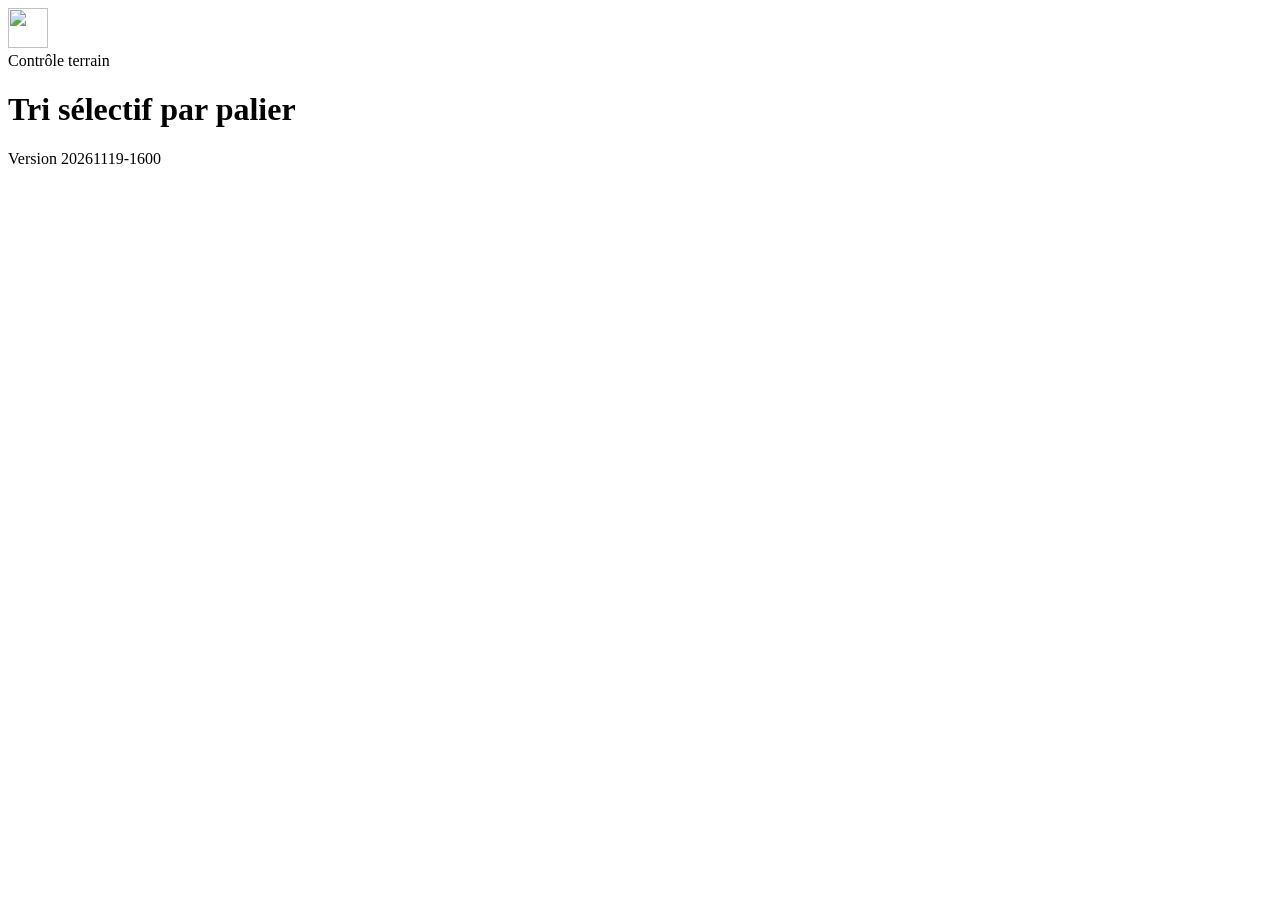
==== index.html @ 8933f02d "Add files via upload" ====
<!DOCTYPE html>
<html lang="fr">
<head>
  <meta charset="utf-8">
  <meta name="viewport" content="width=device-width, initial-scale=1, viewport-fit=cover">
  <meta name="theme-color" content="#1C2321">
  <meta name="description" content="Contrôle du tri sélectif par magasin, palier, étage et type de déchet.">
  <title>Contrôle tri sélectif</title>
  <link rel="icon" href="assets/logo.svg?v=20261119-1600" type="image/svg+xml">
  <link rel="icon" href="assets/favicon-32.png?v=20261119-1600" sizes="32x32" type="image/png">
  <link rel="apple-touch-icon" href="assets/icone-180.png?v=20261119-1600">
  <link rel="manifest" href="manifest.webmanifest?v=20261119-1600">
  <meta name="apple-mobile-web-app-title" content="Tri sélectif">
  <!-- Sécurité : le navigateur n'exécute que les fichiers de l'appli et ne contacte que Supabase -->
  <meta http-equiv="Content-Security-Policy" content="default-src 'self'; script-src 'self'; style-src 'self' 'unsafe-inline'; img-src 'self' data: blob:; connect-src 'self' https://*.supabase.co; frame-src 'self'; object-src 'none'; base-uri 'none'; form-action 'none'">
  <meta name="referrer" content="no-referrer">
  <script src="js/theme.js?v=20261119-1600"></script>
  <link rel="stylesheet" href="css/style.css?v=20261119-1600">
</head>
<body>
  <header class="topbar">
    <img class="topbar-logo" src="assets/logo-marque.svg?v=20261119-1600" alt="" width="40" height="40">
    <div class="topbar-titles">
      <div class="eyebrow" id="hdr-eyebrow">Contrôle terrain</div>
      <h1 id="hdr-title">Tri sélectif par palier</h1>
    </div>
    <div class="topbar-actions" id="hdr-actions"></div>
  </header>

  <main id="app"></main>

  <div class="modal" id="modal" hidden>
    <div class="modal-box">
      <button class="modal-close" id="modal-close" aria-label="Fermer">×</button>
      <div id="modal-body"></div>
    </div>
  </div>

  <div class="toast" id="toast" hidden></div>
  <div class="foot-links" id="foot-links"></div>
  <div class="app-version">Version 20261119-1600</div>

  <script src="js/garde.js?v=20261119-1600"></script>
  <script src="js/config.js?v=20261119-1600"></script>
  <script src="js/xlsx-writer.js?v=20261119-1600"></script>
  <script src="js/app.js?v=20261119-1600"></script>
</body>
</html>
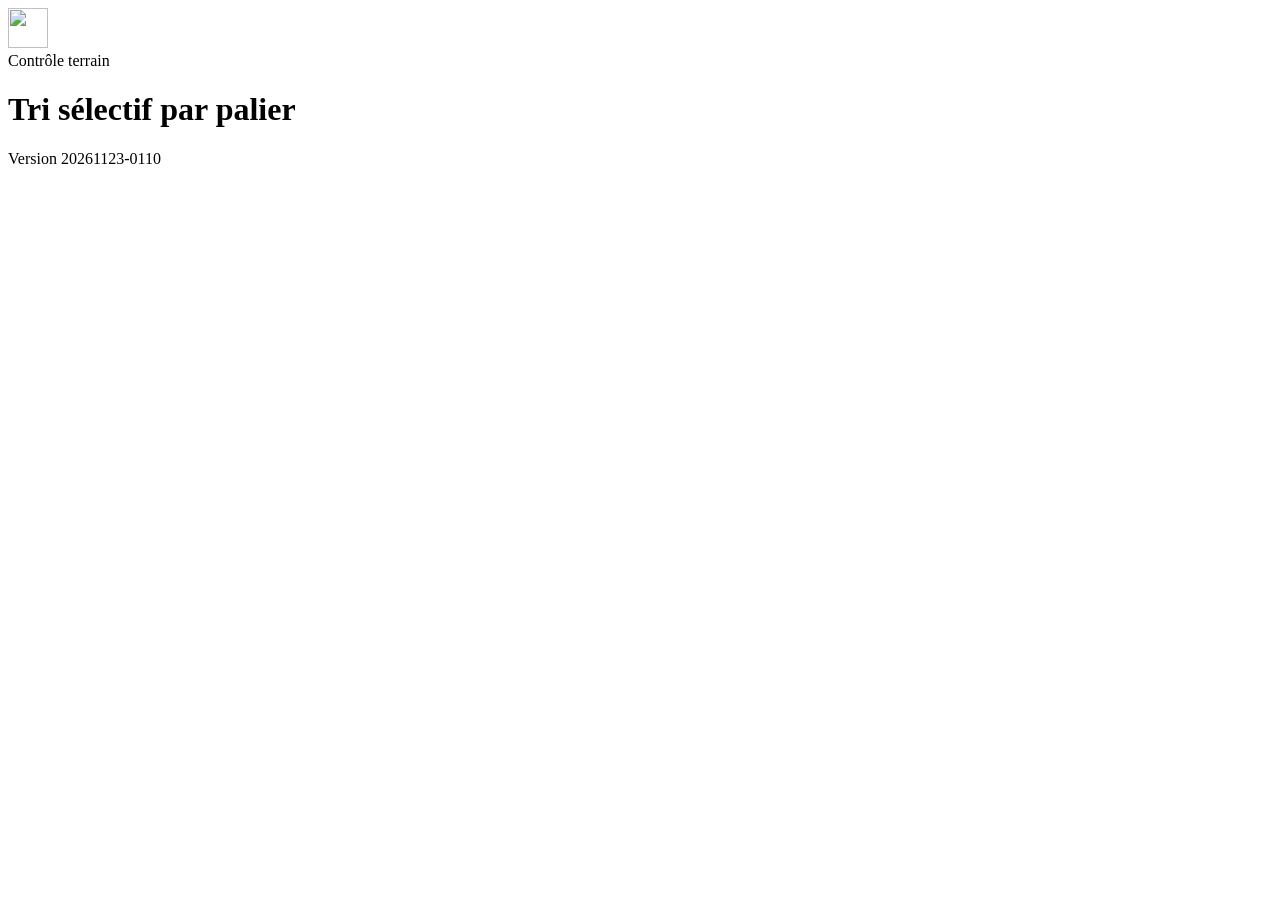
==== commit cc0e703b: "Add files via upload" ====
--- a/index.html
+++ b/index.html
@@ -6,20 +6,20 @@
   <meta name="theme-color" content="#1C2321">
   <meta name="description" content="Contrôle du tri sélectif par magasin, palier, étage et type de déchet.">
   <title>Contrôle tri sélectif</title>
-  <link rel="icon" href="assets/logo.svg?v=20261119-1600" type="image/svg+xml">
-  <link rel="icon" href="assets/favicon-32.png?v=20261119-1600" sizes="32x32" type="image/png">
-  <link rel="apple-touch-icon" href="assets/icone-180.png?v=20261119-1600">
-  <link rel="manifest" href="manifest.webmanifest?v=20261119-1600">
+  <link rel="icon" href="assets/logo.svg?v=20261123-0110" type="image/svg+xml">
+  <link rel="icon" href="assets/favicon-32.png?v=20261123-0110" sizes="32x32" type="image/png">
+  <link rel="apple-touch-icon" href="assets/icone-180.png?v=20261123-0110">
+  <link rel="manifest" href="manifest.webmanifest?v=20261123-0110">
   <meta name="apple-mobile-web-app-title" content="Tri sélectif">
   <!-- Sécurité : le navigateur n'exécute que les fichiers de l'appli et ne contacte que Supabase -->
   <meta http-equiv="Content-Security-Policy" content="default-src 'self'; script-src 'self'; style-src 'self' 'unsafe-inline'; img-src 'self' data: blob:; connect-src 'self' https://*.supabase.co; frame-src 'self'; object-src 'none'; base-uri 'none'; form-action 'none'">
   <meta name="referrer" content="no-referrer">
-  <script src="js/theme.js?v=20261119-1600"></script>
-  <link rel="stylesheet" href="css/style.css?v=20261119-1600">
+  <script src="js/theme.js?v=20261123-0110"></script>
+  <link rel="stylesheet" href="css/style.css?v=20261123-0110">
 </head>
 <body>
   <header class="topbar">
-    <img class="topbar-logo" src="assets/logo-marque.svg?v=20261119-1600" alt="" width="40" height="40">
+    <img class="topbar-logo" src="assets/logo-marque.svg?v=20261123-0110" alt="" width="40" height="40">
     <div class="topbar-titles">
       <div class="eyebrow" id="hdr-eyebrow">Contrôle terrain</div>
       <h1 id="hdr-title">Tri sélectif par palier</h1>
@@ -38,11 +38,11 @@
 
   <div class="toast" id="toast" hidden></div>
   <div class="foot-links" id="foot-links"></div>
-  <div class="app-version">Version 20261119-1600</div>
+  <div class="app-version">Version 20261123-0110</div>
 
-  <script src="js/garde.js?v=20261119-1600"></script>
-  <script src="js/config.js?v=20261119-1600"></script>
-  <script src="js/xlsx-writer.js?v=20261119-1600"></script>
-  <script src="js/app.js?v=20261119-1600"></script>
+  <script src="js/garde.js?v=20261123-0110"></script>
+  <script src="js/config.js?v=20261123-0110"></script>
+  <script src="js/xlsx-writer.js?v=20261123-0110"></script>
+  <script src="js/app.js?v=20261123-0110"></script>
 </body>
 </html>
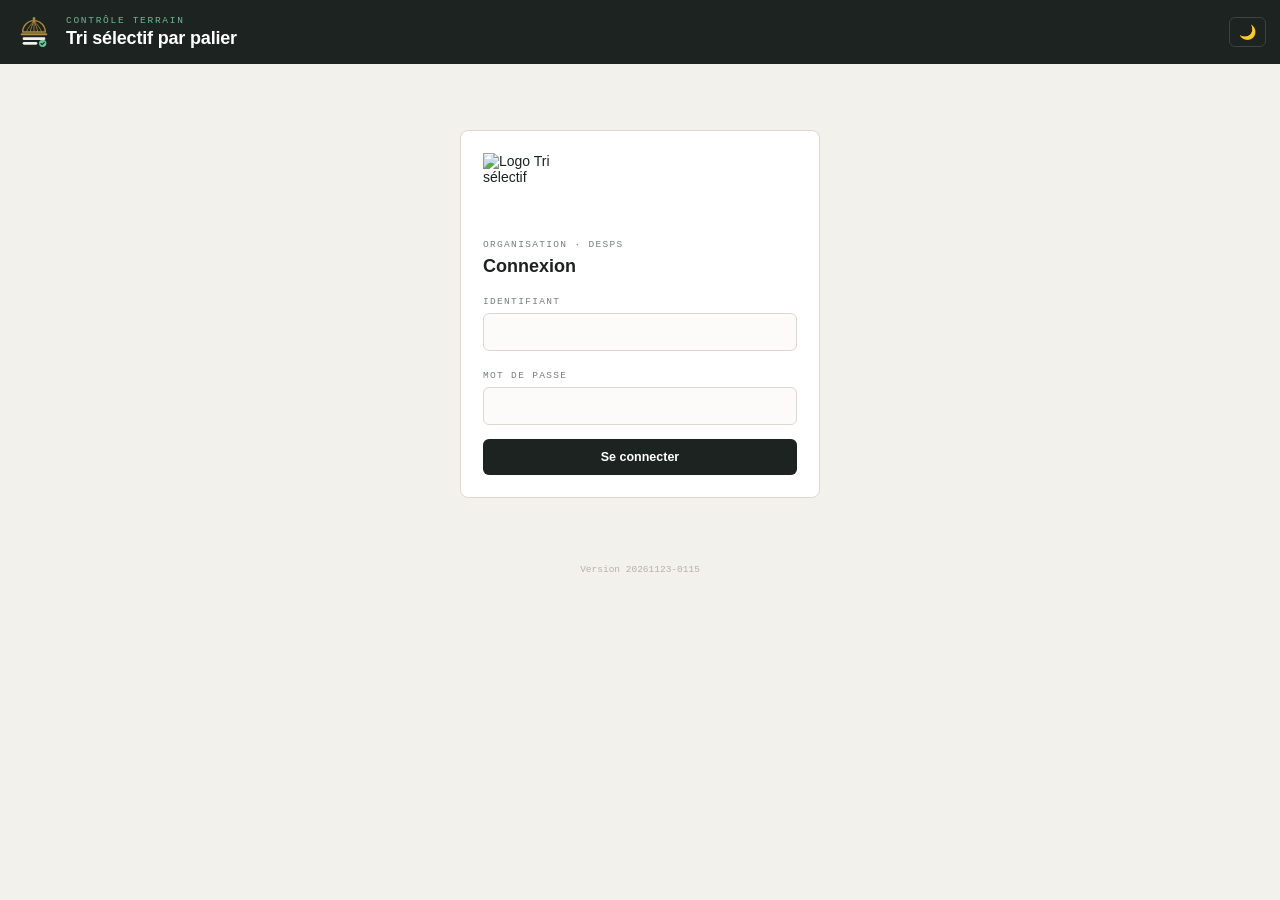
==== commit a57def05: "Add files via upload" ====
--- a/index.html
+++ b/index.html
@@ -6,20 +6,20 @@
   <meta name="theme-color" content="#1C2321">
   <meta name="description" content="Contrôle du tri sélectif par magasin, palier, étage et type de déchet.">
   <title>Contrôle tri sélectif</title>
-  <link rel="icon" href="assets/logo.svg?v=20261123-0110" type="image/svg+xml">
-  <link rel="icon" href="assets/favicon-32.png?v=20261123-0110" sizes="32x32" type="image/png">
-  <link rel="apple-touch-icon" href="assets/icone-180.png?v=20261123-0110">
-  <link rel="manifest" href="manifest.webmanifest?v=20261123-0110">
+  <link rel="icon" href="logo.svg?v=20261123-0115" type="image/svg+xml">
+  <link rel="icon" href="favicon-32.png?v=20261123-0115" sizes="32x32" type="image/png">
+  <link rel="apple-touch-icon" href="icone-180.png?v=20261123-0115">
+  <link rel="manifest" href="manifest.webmanifest?v=20261123-0115">
   <meta name="apple-mobile-web-app-title" content="Tri sélectif">
   <!-- Sécurité : le navigateur n'exécute que les fichiers de l'appli et ne contacte que Supabase -->
   <meta http-equiv="Content-Security-Policy" content="default-src 'self'; script-src 'self'; style-src 'self' 'unsafe-inline'; img-src 'self' data: blob:; connect-src 'self' https://*.supabase.co; frame-src 'self'; object-src 'none'; base-uri 'none'; form-action 'none'">
   <meta name="referrer" content="no-referrer">
-  <script src="js/theme.js?v=20261123-0110"></script>
-  <link rel="stylesheet" href="css/style.css?v=20261123-0110">
+  <script src="theme.js?v=20261123-0115"></script>
+  <link rel="stylesheet" href="style.css?v=20261123-0115">
 </head>
 <body>
   <header class="topbar">
-    <img class="topbar-logo" src="assets/logo-marque.svg?v=20261123-0110" alt="" width="40" height="40">
+    <img class="topbar-logo" src="logo-marque.svg?v=20261123-0115" alt="" width="40" height="40">
     <div class="topbar-titles">
       <div class="eyebrow" id="hdr-eyebrow">Contrôle terrain</div>
       <h1 id="hdr-title">Tri sélectif par palier</h1>
@@ -38,11 +38,11 @@
 
   <div class="toast" id="toast" hidden></div>
   <div class="foot-links" id="foot-links"></div>
-  <div class="app-version">Version 20261123-0110</div>
+  <div class="app-version">Version 20261123-0115</div>
 
-  <script src="js/garde.js?v=20261123-0110"></script>
-  <script src="js/config.js?v=20261123-0110"></script>
-  <script src="js/xlsx-writer.js?v=20261123-0110"></script>
-  <script src="js/app.js?v=20261123-0110"></script>
+  <script src="garde.js?v=20261123-0115"></script>
+  <script src="config.js?v=20261123-0115"></script>
+  <script src="xlsx-writer.js?v=20261123-0115"></script>
+  <script src="app.js?v=20261123-0115"></script>
 </body>
 </html>
--- a/style.css
+++ b/style.css
@@ -0,0 +1,572 @@
+:root {
+  --ink: #1C2321;
+  --bg: #F3F1EC;
+  --card: #FFFFFF;
+  --line: #DCD8CF;
+  --line-soft: #ECE9E2;
+  --muted: #7A7F7C;
+  --sel: #F0EDE6;
+  --green: #2F6B4F;
+  --green-bg: #E5F0E9;
+  --red: #B23A35;
+  --red-bg: #F8E4E2;
+  --amber: #A87A1C;
+  --na-bg: #F1ECE2;
+  --na: #7C6A4A;
+  --accent: #6FB79A;
+  --on-ink: #FFFFFF;          /* texte posé sur un fond "encre" */
+  --head-bg: #1C2321;         /* barre du haut (sombre dans les deux modes) */
+  --field: #FCFBF9;           /* fond des champs de saisie */
+  --hover: #FAF8F4;
+  --soft: #F6F4F0;
+  --faint: #B5B1A8;
+  --line-strong: #A9A59C;
+  --warn-bg: #FBF4E4;
+  --warn-line: #E8D3A0;
+  --warn-fg: #7A5A12;
+  --bar-amber: #C9A048;
+  --cell-g: #EFF6F1;
+  --cell-r: #FBEDEB;
+  --blue: #2C5A8C;
+  --blue-bg: #E4ECF6;
+  --stat-n: #6A6A64;
+  --shadow: rgba(0, 0, 0, .12);
+  color-scheme: light;
+  --mono: ui-monospace, "SFMono-Regular", Menlo, Consolas, "Liberation Mono", monospace;
+  --sans: -apple-system, BlinkMacSystemFont, "Segoe UI", Roboto, "Helvetica Neue", Arial, sans-serif;
+  --radius: 8px;
+}
+
+* { box-sizing: border-box; }
+html, body { margin: 0; }
+body {
+  background: var(--bg);
+  color: var(--ink);
+  font-family: var(--sans);
+  font-size: 14px;
+  -webkit-font-smoothing: antialiased;
+  min-height: 100vh;
+}
+button, input, select { font: inherit; color: inherit; }
+button { cursor: pointer; }
+[hidden] { display: none !important; }
+
+/* ---------- Barre du haut ---------- */
+.topbar {
+  background: var(--head-bg);
+  color: #fff;
+  display: flex;
+  align-items: center;
+  justify-content: space-between;
+  gap: 12px;
+  padding: 12px 14px;
+  padding-top: max(12px, env(safe-area-inset-top));
+  position: sticky;
+  top: 0;
+  z-index: 20;
+}
+.eyebrow {
+  font-family: var(--mono);
+  font-size: 9.5px;
+  letter-spacing: .18em;
+  text-transform: uppercase;
+  color: var(--accent);
+}
+.topbar h1 { margin: 2px 0 0; font-size: 18px; font-weight: 600; letter-spacing: -.01em; }
+.topbar-actions { display: flex; gap: 8px; align-items: stretch; }
+.hbtn {
+  background: transparent;
+  border: 1px solid #3A4441;
+  color: #fff;
+  border-radius: 6px;
+  padding: 6px 10px;
+  font-size: 11.5px;
+  font-weight: 600;
+  display: inline-flex; align-items: center; gap: 4px;
+}
+.hbtn:hover { background: #26302D; }
+.huser { text-align: right; line-height: 1.25; }
+.huser small { display: block; font-size: 10.5px; color: #AEB5B2; font-weight: 400; }
+
+/* ---------- Mise en page ---------- */
+main { max-width: 540px; margin: 0 auto; padding: 16px 14px 60px; }
+main.wide { max-width: 680px; }
+
+.label {
+  font-family: var(--mono);
+  font-size: 9.5px;
+  letter-spacing: .14em;
+  text-transform: uppercase;
+  color: var(--muted);
+}
+.row { display: flex; gap: 8px; flex-wrap: wrap; align-items: center; }
+.between { justify-content: space-between; }
+.mt { margin-top: 12px; } .mt2 { margin-top: 20px; }
+
+/* ---------- Cartes magasins ---------- */
+.stores { display: grid; grid-template-columns: 1fr 1fr; gap: 8px; }
+.store {
+  text-align: left;
+  background: var(--card);
+  border: 1px solid var(--line);
+  border-radius: var(--radius);
+  padding: 14px 10px;
+  min-height: 58px;
+}
+.store b { font-size: 13px; font-weight: 600; display: block; }
+.store .meta { font-family: var(--mono); font-size: 10px; color: var(--muted); margin-top: 3px; }
+.store.on { background: var(--sel); border-color: var(--ink); }
+.store.full .meta { color: var(--green); }
+
+/* ---------- Pastilles (paliers, filtres) ---------- */
+.pill {
+  background: var(--card);
+  border: 1px solid var(--line);
+  border-radius: 7px;
+  padding: 7px 11px;
+  font-size: 12px;
+  font-weight: 500;
+}
+.pill.on { background: var(--sel); border-color: var(--ink); }
+.pill.round { border-radius: 999px; }
+.pill.dark.on { background: var(--ink); color: var(--on-ink); border-color: var(--ink); }
+.pill:disabled { opacity: .45; cursor: default; }
+
+.linkbtn { background: none; border: 0; color: var(--muted); font-size: 11px; padding: 0; }
+.linkbtn:hover { color: var(--ink); text-decoration: underline; }
+
+/* ---------- Bande des étages ---------- */
+.floors {
+  display: flex;
+  gap: 5px;
+  overflow-x: auto;
+  padding-bottom: 8px;
+  scroll-snap-type: x proximity;
+}
+.floor {
+  flex: 0 0 60px;
+  background: var(--card);
+  border: 1px solid var(--line);
+  border-radius: 7px;
+  padding: 8px 4px;
+  text-align: center;
+  scroll-snap-align: start;
+}
+.floor b { display: block; font-family: var(--mono); font-size: 10.5px; font-weight: 700; white-space: nowrap; }
+.floor span { font-family: var(--mono); font-size: 9.5px; color: var(--muted); }
+.floor.on { background: var(--sel); border-color: var(--ink); }
+.floor.done { border-color: var(--green); }
+.floor.done span { color: var(--green); font-weight: 700; }
+.floor.bad span { color: var(--red); font-weight: 700; }
+
+/* ---------- Carte de contrôle ---------- */
+.card {
+  background: var(--card);
+  border: 1px solid var(--line);
+  border-radius: var(--radius);
+}
+.card-head {
+  display: flex; justify-content: space-between; align-items: center;
+  padding: 14px 12px;
+  border-bottom: 1px solid var(--line-soft);
+}
+.card-head h2 { margin: 0; font-family: var(--mono); font-size: 14px; font-weight: 700; }
+.card-head .count { font-size: 11px; color: var(--muted); }
+.item { padding: 14px 12px 12px; border-bottom: 1px solid var(--line-soft); margin: 0 0; }
+.item:last-of-type { border-bottom: 0; }
+.item-name { font-size: 13px; margin-bottom: 8px; }
+.choices { display: flex; gap: 5px; flex-wrap: wrap; }
+.choice {
+  background: var(--card);
+  border: 1px solid var(--line);
+  border-radius: 6px;
+  padding: 7px 9px;
+  font-size: 11.5px;
+  display: inline-flex; gap: 5px; align-items: center;
+}
+.choice i { font-style: normal; color: var(--muted); }
+.choice.bien.on { background: var(--green-bg); border-color: var(--green); color: var(--green); font-weight: 600; }
+.choice.mal.on  { background: var(--red-bg);   border-color: var(--red);   color: var(--red);   font-weight: 600; }
+.choice.na.on   { background: var(--na-bg);    border-color: var(--na);    color: var(--na);    font-weight: 600; }
+.choice.on i { color: inherit; }
+
+.mal-extra { margin-top: 9px; display: grid; gap: 7px; }
+.mal-extra input[type=text] {
+  width: 100%;
+  border: 1px solid var(--line);
+  border-radius: 6px;
+  padding: 8px 9px;
+  font-size: 12.5px;
+  background: var(--field);
+}
+.photo-row { display: flex; gap: 8px; align-items: center; }
+.photo-row img { width: 46px; height: 46px; object-fit: cover; border-radius: 5px; border: 1px solid var(--line); }
+.photo-btn {
+  border: 1px dashed var(--line); border-radius: 6px; background: var(--field);
+  padding: 7px 10px; font-size: 11.5px; color: var(--muted);
+}
+
+.send-wrap { padding: 12px; border-top: 1px solid var(--line-soft); }
+.btn-dark {
+  width: 100%;
+  background: var(--ink); color: var(--on-ink); border: 0; border-radius: 6px;
+  padding: 11px; font-size: 12.5px; font-weight: 600;
+}
+.btn-dark:disabled { opacity: .45; cursor: default; }
+.btn {
+  background: var(--card); border: 1px solid var(--line); border-radius: 6px;
+  padding: 7px 10px; font-size: 11.5px; font-weight: 500;
+  display: inline-flex; align-items: center; gap: 5px;
+}
+.btn:hover, .pill:hover:not(:disabled), .choice:hover, .floor:hover, .store:hover { border-color: var(--line-strong); }
+
+/* ---------- Suivi : filtres ---------- */
+.filters select, .filters input[type=date], .filters input[type=search] {
+  background: var(--card); border: 1px solid var(--line); border-radius: 6px;
+  padding: 7px 9px; font-size: 11.5px; min-width: 0;
+}
+.filters select { min-width: 86px; }
+.filters .dt { display: inline-flex; align-items: center; gap: 4px; font-size: 10px; color: var(--muted); }
+.filters input[type=search] { width: 150px; }
+
+.stats { display: flex; gap: 7px; flex-wrap: wrap; }
+.stat {
+  background: var(--card); border: 1px solid var(--line); border-radius: 7px;
+  padding: 9px 11px; min-width: 66px;
+}
+.stat b { display: block; font-family: var(--mono); font-size: 15px; font-weight: 700; }
+.stat span { font-size: 9.5px; color: var(--muted); }
+.stat.g b { color: var(--green); } .stat.r b { color: var(--red); }
+.stat.n b { color: var(--stat-n); } .stat.a b { color: var(--amber); }
+
+.rec { margin-top: 10px; }
+.rec-head {
+  display: flex; justify-content: space-between; align-items: center; gap: 8px;
+  padding: 11px 11px; border-bottom: 1px solid var(--line-soft);
+}
+.rec-head b { font-size: 12.5px; font-weight: 500; }
+.rec-head small { font-family: var(--mono); font-size: 9.5px; color: var(--muted); white-space: nowrap; }
+.rec-line {
+  display: flex; justify-content: space-between; align-items: center; gap: 8px;
+  padding: 7px 11px; border-bottom: 1px solid var(--line-soft); font-size: 11.5px;
+}
+.rec-line:last-child { border-bottom: 0; }
+.rec-line .cm { color: var(--muted); font-size: 11px; margin-top: 3px; }
+.tag {
+  font-size: 9.5px; font-weight: 700; padding: 3px 6px; border-radius: 4px; white-space: nowrap;
+}
+.tag.bien { background: var(--green-bg); color: var(--green); }
+.tag.mal  { background: var(--red-bg);   color: var(--red); }
+.tag.na   { background: var(--na-bg);    color: var(--na); }
+.tag-photo { border: 1px solid var(--line); background: var(--soft); border-radius: 4px; font-size: 9.5px; font-weight: 600; padding: 3px 6px; }
+
+.empty { text-align: center; color: var(--muted); padding: 30px 10px; font-size: 13px; }
+
+/* ---------- Analyse par étage ---------- */
+#ana-detail { scroll-margin-top: 80px; }
+.detail-head { display: flex; justify-content: space-between; align-items: flex-start; gap: 12px; padding: 14px 12px 12px; }
+.detail-head h2 { margin: 3px 0 4px; font-family: var(--mono); font-size: 18px; }
+.big-rate { text-align: right; }
+.big-rate b { display: block; font-family: var(--mono); font-size: 30px; line-height: 1; }
+.big-rate span { font-size: 9.5px; color: var(--muted); }
+.big-rate.g b, .rate.g { color: var(--green); }
+.big-rate.a b, .rate.a { color: var(--amber); }
+.big-rate.r b, .rate.r { color: var(--red); }
+.big-rate.none b, .rate.none { color: var(--faint); }
+.cats { border-top: 1px solid var(--line-soft); }
+.cat { padding: 10px 12px; border-bottom: 1px solid var(--line-soft); }
+.cat:last-child { border-bottom: 0; }
+.cat-top { display: flex; justify-content: space-between; font-size: 13px; }
+.cat-top b { font-family: var(--mono); font-size: 13px; }
+.bar { height: 7px; background: var(--red-bg); border-radius: 4px; overflow: hidden; margin: 6px 0 5px; }
+.bar span { display: block; height: 100%; border-radius: 4px; }
+.bar span.g { background: var(--green); } .bar span.a { background: var(--bar-amber); } .bar span.r { background: var(--red); }
+.cat-n { font-size: 10.5px; color: var(--muted); }
+.cat-n .g { color: var(--green); } .cat-n .r { color: var(--red); }
+.mal-list { border-top: 1px solid var(--line-soft); padding: 10px 12px 6px; }
+
+.matrix-wrap { overflow-x: auto; }
+.matrix { border-collapse: collapse; width: 100%; font-size: 11.5px; }
+.matrix th, .matrix td { padding: 7px 6px; text-align: center; border-bottom: 1px solid var(--line-soft); }
+.matrix thead th { font-size: 9.5px; font-weight: 600; color: var(--muted); vertical-align: bottom; line-height: 1.2; min-width: 58px; }
+.matrix tbody th, .matrix tfoot th { text-align: left; font-family: var(--mono); font-size: 10.5px; white-space: nowrap; position: sticky; left: 0; background: var(--card); }
+.matrix thead th:first-child { text-align: left; position: sticky; left: 0; background: var(--card); }
+.matrix tbody tr { cursor: pointer; }
+.matrix tbody tr:hover th, .matrix tbody tr:hover td { background: var(--hover); }
+.matrix tr.sel th, .matrix tr.sel td { background: var(--sel) !important; }
+.matrix tr.sel th { box-shadow: inset 3px 0 0 var(--ink); }
+.matrix tfoot th, .matrix tfoot td { border-top: 1.5px solid var(--line); border-bottom: 0; font-weight: 700; }
+.cell { font-family: var(--mono); font-weight: 600; }
+.cell.g { color: var(--green); background: var(--cell-g); }
+.cell.a { color: var(--amber); background: var(--warn-bg); }
+.cell.r { color: var(--red); background: var(--cell-r); }
+.cell.none { color: var(--faint); font-weight: 400; }
+.cell.tot { border-left: 1.5px solid var(--line); }
+.nb { font-family: var(--mono); color: var(--muted); font-size: 10.5px; }
+.sw { display: inline-block; width: 9px; height: 9px; border-radius: 2px; margin-right: 4px; vertical-align: -1px; }
+.sw.g { background: var(--green); } .sw.a { background: var(--bar-amber); } .sw.r { background: var(--red); }
+
+/* ---------- Tableau de bord ---------- */
+.kpis { display: grid; grid-template-columns: repeat(auto-fill, minmax(150px, 1fr)); gap: 8px; }
+.kpi { background: var(--card); border: 1px solid var(--line); border-radius: var(--radius); padding: 10px 11px; text-align: left; width: 100%; display: block; }
+.kpi:hover { border-color: var(--line-strong); }
+.kpi.off { background: transparent; border-style: dashed; }
+.kpi.off > *:not(.kpi-check) { opacity: .45; }
+.kpi-check { display: block; margin-top: 6px; font-size: 10px; font-weight: 600; color: var(--ink); }
+.kpi.off .kpi-check { color: var(--muted); }
+.chooser { padding: 4px 12px 2px; display: grid; gap: 8px; }
+.chips { display: flex; gap: 6px; flex-wrap: wrap; }
+.chip { display: inline-flex; align-items: stretch; border: 1px solid var(--line); border-radius: 7px; overflow: hidden; background: var(--card); }
+.chip.on { border-color: var(--ink); }
+.chip-main { display: inline-flex; align-items: center; gap: 7px; background: none; border: 0; padding: 6px 10px; font-size: 12px; font-weight: 500; }
+.chip:not(.on) .chip-main { color: var(--muted); }
+.chip:not(.on) .lkey { opacity: .4; }
+.chip .box { width: 14px; height: 14px; border: 1.5px solid var(--line-strong); border-radius: 3px; display: inline-flex; align-items: center; justify-content: center; font-size: 10px; font-weight: 700; line-height: 1; }
+.chip.on .box { background: var(--ink); border-color: var(--ink); color: var(--on-ink); }
+.chip-solo { border: 0; border-left: 1px solid var(--line-soft); background: var(--soft); font-size: 10px; color: var(--muted); padding: 0 8px; }
+.chip-solo:hover { color: var(--ink); background: var(--sel); }
+.kpi-name { font-size: 11.5px; font-weight: 600; display: flex; align-items: center; gap: 6px; }
+.kpi > b { display: block; font-family: var(--mono); font-size: 24px; margin: 4px 0 2px; }
+.kpi-sub { font-size: 10px; color: var(--muted); margin-top: 4px; border-top: 1px solid var(--line-soft); padding-top: 4px; }
+.key { display: inline-block; width: 12px; height: 3px; border-radius: 2px; flex: none; }
+.delta { font-size: 10.5px; font-weight: 600; }
+.kpi > b small { font-size: 11px; color: var(--muted); font-weight: 500; }
+.delta.up { color: var(--green); } .delta.down { color: var(--red); } .delta.flat { color: var(--muted); font-weight: 500; }
+.legend-row { display: flex; gap: 6px; flex-wrap: wrap; padding: 4px 12px 0; }
+.lg { display: inline-flex; align-items: center; gap: 6px; background: none; border: 1px solid var(--line-soft); border-radius: 999px; padding: 4px 10px; font-size: 11.5px; }
+.lg.off { opacity: .4; text-decoration: line-through; }
+.lkey { display: inline-block; width: 14px; height: 2px; border-radius: 1px; flex: none; }
+.chart { position: relative; padding: 4px 4px 8px; }
+.chart svg { display: block; touch-action: pan-y; }
+.chart .ax { font-family: var(--mono); font-size: 9.5px; fill: var(--muted); }
+.chart .ax.faint { fill: var(--faint); }
+.chart .dl { font-size: 11px; fill: var(--ink); }
+.chart .dlv { font-family: var(--mono); font-weight: 700; }
+.tip {
+  position: absolute; pointer-events: none; background: var(--card); border: 1px solid var(--line); border-radius: 7px;
+  box-shadow: 0 6px 18px rgba(0,0,0,.1); padding: 8px 10px; font-size: 11.5px; min-width: 170px; z-index: 5;
+}
+.tip-h { font-family: var(--mono); font-size: 10px; color: var(--muted); margin-bottom: 5px; }
+.tip-r { display: flex; align-items: center; gap: 7px; padding: 2px 0; }
+.tip-r b { font-family: var(--mono); min-width: 34px; }
+.tip-r .tn { color: var(--muted); flex: 1; }
+.weekly td i { font-style: normal; font-size: 8px; margin-left: 2px; }
+.weekly i.up { color: var(--green); } .weekly i.down { color: var(--red); } .weekly i.flat { color: var(--muted); }
+.weekly tbody tr { cursor: default; }
+.weekly tbody th { display: table-cell; }
+.weekly tbody th .key { margin-right: 6px; vertical-align: 2px; }
+.weekly tr.all th, .weekly tr.all td { border-top: 1.5px solid var(--line); font-weight: 700; }
+
+/* ---------- Supervision ---------- */
+.chip-org {
+  display: inline-block; background: var(--green-bg); color: var(--green); border-radius: 5px;
+  padding: 4px 7px; font-size: 10px; font-weight: 600;
+}
+.org-box { background: var(--sel); border: 1px solid var(--line); border-radius: 6px; padding: 7px 10px; font-size: 11.5px; font-weight: 600; }
+.month-nav { display: flex; align-items: center; gap: 10px; }
+.month-nav strong { min-width: 130px; text-align: center; font-size: 13px; }
+.calendar { padding: 12px 8px 10px; }
+.cal-grid { display: grid; grid-template-columns: repeat(7, 1fr); gap: 4px; }
+.cal-dow { text-align: center; font-family: var(--mono); font-size: 9px; color: var(--blue); padding-bottom: 6px; }
+.cal-day {
+  aspect-ratio: 1 / 1; border: 1px solid var(--line); border-radius: 6px; background: var(--card);
+  display: flex; flex-direction: column; justify-content: space-between; padding: 6px; text-align: left;
+}
+.cal-day.blank { border: 0; background: none; }
+.cal-day.today { border: 1.5px solid var(--ink); }
+.cal-day .n { font-family: var(--mono); font-size: 9.5px; font-weight: 700; }
+/* Prénoms : cachés, affichés dans une bulle seulement au survol de la souris */
+.cal-day { position: relative; }
+.whos { display: none; }
+@media (hover: hover) {
+  .cal-day:hover { z-index: 5; }
+  .cal-day:hover .whos {
+    display: flex; flex-direction: column; gap: 3px; position: absolute; top: calc(100% + 4px); left: 50%; transform: translateX(-50%);
+    background: var(--ink); color: var(--on-ink); border-radius: 6px; padding: 7px 9px; min-width: 120px; max-width: 220px;
+    box-shadow: 0 6px 18px rgba(0,0,0,.25); pointer-events: none; white-space: normal;
+  }
+  .cal-grid > .cal-day:nth-child(7n) .whos, .cal-grid > .cal-day:nth-child(7n-1) .whos { left: auto; right: 0; transform: none; }
+  .cal-grid > .cal-day:nth-child(7n+1) .whos { left: 0; transform: none; }
+}
+.who { font-size: 11px; line-height: 1.35; }
+.who i { font-style: normal; font-family: var(--mono); font-size: 9px; opacity: .7; margin-right: 4px; }
+.who b { font-weight: 600; }
+.dots { display: flex; gap: 5px; justify-content: center; }
+.dot { width: 9px; height: 9px; border-radius: 50%; border: 1px solid var(--faint); }
+.dot.ok { background: var(--green); border-color: var(--green); }
+.dot.ko { background: var(--red); border-color: var(--red); }
+.legend { display: flex; gap: 12px; flex-wrap: wrap; font-size: 9.5px; color: var(--muted); padding: 10px 2px 0; align-items: center; }
+.legend .dot { width: 8px; height: 8px; display: inline-block; vertical-align: -1px; margin-right: 3px; }
+.legend .hint { color: var(--amber); }
+
+/* ---------- Connexion ---------- */
+.login { max-width: 360px; margin: 50px auto 0; padding: 22px; }
+.login h2 { margin: 6px 0 14px; font-size: 18px; }
+.login input {
+  width: 100%; border: 1px solid var(--line); border-radius: 6px; padding: 10px; font-size: 14px; margin: 6px 0 14px;
+  background: var(--field);
+}
+.login p { color: var(--muted); font-size: 12px; line-height: 1.5; }
+
+/* ---------- Modale & toast ---------- */
+.modal {
+  position: fixed; inset: 0; background: rgba(20, 24, 23, .6); z-index: 50;
+  display: flex; align-items: center; justify-content: center; padding: 16px;
+}
+.modal-box { background: var(--card); border-radius: 10px; padding: 16px; max-width: 92vw; max-height: 90vh; overflow: auto; position: relative; }
+.modal-box img { max-width: 80vw; max-height: 75vh; display: block; border-radius: 6px; }
+.modal-close { position: absolute; top: 4px; right: 8px; border: 0; background: none; font-size: 22px; color: var(--muted); }
+.toast {
+  position: fixed; left: 50%; bottom: 22px; transform: translateX(-50%);
+  background: var(--ink); color: var(--on-ink); padding: 10px 16px; border-radius: 8px; font-size: 13px; z-index: 60;
+  box-shadow: 0 6px 20px rgba(0,0,0,.2);
+}
+
+@media (min-width: 900px) {
+  .floor { flex-basis: 60px; }
+}
+@media (max-width: 420px) {
+  .topbar h1 { font-size: 16px; }
+  .cal-day { padding: 4px 3px; }
+  .dot { width: 7px; height: 7px; }
+}
+
+/* Fiche poubelle + sélection d'une catégorie */
+.focus { scroll-margin-top: 80px; border-color: var(--ink); }
+.cat { cursor: pointer; }
+.cat:hover { background: var(--hover); }
+.cat-sel { background: var(--sel); box-shadow: inset 3px 0 0 var(--ink); }
+
+/* Connexion & comptes */
+.login-err { background: var(--red-bg); color: var(--red); border-radius: 6px; padding: 8px 10px; font-size: 12.5px; margin: -4px 0 12px; }
+.acc th { font-family: var(--sans) !important; font-size: 12px !important; }
+.acc td, .acc th { text-align: left !important; }
+.acc tbody tr { cursor: default; }
+.role-tag { font-size: 10px; font-weight: 700; padding: 3px 7px; border-radius: 4px; background: var(--na-bg); color: var(--na); }
+.role-tag.admin { background: var(--ink); color: var(--on-ink); }
+.role-tag.superviseur { background: var(--blue-bg); color: var(--blue); }
+.linkbtn.danger:hover { color: var(--red); }
+.acc-form { padding: 14px 12px; }
+.acc-grid { display: grid; grid-template-columns: repeat(auto-fill, minmax(190px, 1fr)); gap: 10px; margin-top: 10px; }
+.acc-grid label { display: grid; gap: 4px; font-size: 11px; color: var(--muted); }
+.acc-grid input, .acc-grid select { border: 1px solid var(--line); border-radius: 6px; padding: 8px 9px; font-size: 13px; background: var(--field); color: var(--ink); }
+.acc-grid input[readonly] { background: var(--sel); }
+.hint { font-size: 11px; color: var(--muted); line-height: 1.5; margin: 10px 0 0; }
+.steps { margin: 0 0 10px; padding-left: 18px; font-size: 12.5px; line-height: 1.7; }
+.steps code, .hint code { font-family: var(--mono); font-size: 11px; background: var(--sel); padding: 1px 4px; border-radius: 3px; }
+#acc-code { white-space: pre; overflow-x: auto; width: 100%; font-family: var(--mono); font-size: 11px; border: 1px solid var(--line); border-radius: 6px; padding: 9px; background: var(--soft); resize: vertical; }
+.floor em { display: block; font-style: normal; font-family: var(--mono); font-size: 8.5px; color: var(--green); margin-top: 2px; }
+.note-item textarea {
+  width: 100%; border: 1px solid var(--line); border-radius: 6px; padding: 8px 9px;
+  font: inherit; font-size: 12.5px; background: var(--field); resize: vertical; min-height: 44px;
+}
+.note-item label.item-name { display: block; }
+.note-line { background: var(--hover); }
+.note-floor { display: grid; grid-template-columns: 92px 1fr; gap: 10px; padding: 9px 12px; border-bottom: 1px solid var(--line-soft); align-items: start; }
+.note-floor:last-child { border-bottom: 0; }
+.note-floor-name { font-family: var(--mono); font-size: 10.5px; font-weight: 700; padding-top: 1px; }
+.note-count { display: inline-block; background: var(--ink); color: var(--on-ink); border-radius: 8px; font-size: 9px; padding: 0 5px; margin-left: 3px; }
+.note-floor-list { display: grid; gap: 6px; }
+.note-entry { display: flex; justify-content: space-between; gap: 10px; font-size: 12px; }
+.note-entry small { font-family: var(--mono); font-size: 9.5px; color: var(--muted); white-space: nowrap; }
+.note-none { font-size: 11px; color: var(--faint); }
+@media (max-width: 480px) { .note-entry { flex-direction: column; gap: 2px; } }
+.note-line { background: none; }
+.note-text { text-align: right; max-width: 70%; font-size: 11.5px; color: var(--ink); background: var(--soft); border: 1px solid var(--line-soft); border-radius: 4px; padding: 3px 7px; white-space: pre-wrap; }
+.thumb { display: flex; align-items: flex-end; gap: 8px; margin-top: 6px; padding: 0; border: 0; background: none; text-align: left; }
+.thumb img { width: 120px; height: 90px; object-fit: cover; border-radius: 6px; border: 1px solid var(--line); display: block; }
+.thumb span { font-size: 10px; color: var(--muted); }
+.thumb:hover img { border-color: var(--ink); }
+.app-version { text-align: center; font-family: var(--mono); font-size: 9.5px; color: var(--faint); padding: 0 0 18px; }
+.pending { background: var(--warn-bg); border: 1px solid var(--warn-line); color: var(--warn-fg); border-radius: 6px; padding: 8px 10px; font-size: 12px; margin-bottom: 10px; display: flex; align-items: center; gap: 6px; flex-wrap: wrap; }
+.pending .linkbtn { color: var(--warn-fg); text-decoration: underline; margin-left: auto; }
+
+/* Écran de chargement */
+.loading { position: fixed; inset: 0; z-index: 80; background: rgba(28, 35, 33, .55); display: flex; align-items: center; justify-content: center; padding: 20px; }
+.loading-box { background: var(--card); border-radius: 12px; padding: 22px 24px; width: min(340px, 92vw); text-align: center; display: grid; gap: 10px; justify-items: center; box-shadow: 0 10px 30px rgba(0,0,0,.25); }
+.loading-title { font-size: 15px; }
+.loading-sub { font-family: var(--mono); font-size: 12px; color: var(--muted); }
+.loading-bar { width: 100%; height: 6px; background: var(--line-soft); border-radius: 3px; overflow: hidden; }
+.loading-bar span { display: block; height: 100%; background: var(--green); transition: width .25s; }
+.loading-box small { font-size: 10.5px; color: var(--muted); }
+.spinner { width: 34px; height: 34px; border: 3px solid var(--line-soft); border-top-color: var(--ink); border-radius: 50%; animation: spin .8s linear infinite; }
+@keyframes spin { to { transform: rotate(360deg); } }
+.foot-links { text-align: center; padding: 0 0 6px; }
+.wipe-form { display: grid; gap: 8px; max-width: 340px; }
+.wipe-form p { font-size: 12px; color: var(--muted); margin: 0; }
+.wipe-form input { border: 1px solid var(--line); border-radius: 6px; padding: 9px; font-size: 14px; }
+
+/* Photos de la zone « Autre » */
+.note-photos { display: flex; flex-wrap: wrap; gap: 8px; align-items: center; margin-top: 8px; }
+.np { position: relative; }
+.np img { width: 64px; height: 64px; object-fit: cover; border-radius: 6px; border: 1px solid var(--line); display: block; cursor: zoom-in; }
+.np-del { position: absolute; top: -7px; right: -7px; width: 22px; height: 22px; border-radius: 50%; border: 0; background: var(--ink); color: var(--on-ink); font-size: 14px; line-height: 22px; padding: 0; }
+.photo-btn small { color: var(--line-strong); }
+.autre-thumbs { display: flex; flex-wrap: wrap; gap: 6px; margin-top: 6px; }
+.autre-thumbs .thumb { margin-top: 0; }
+.autre-thumbs .thumb img { width: 90px; height: 68px; }
+.thumbs { display: flex; flex-wrap: wrap; gap: 6px; margin-top: 6px; }
+.thumbs .thumb { margin-top: 0; }
+.thumbs .thumb img { width: 100px; height: 75px; }
+
+
+/* ---------- Mode sombre ---------- */
+html[data-theme="dark"] {
+  color-scheme: dark;
+  --ink: #E8E6E1;
+  --on-ink: #121615;
+  --bg: #121615;
+  --card: #1B2120;
+  --line: #343C3A;
+  --line-soft: #262D2B;
+  --muted: #9AA19E;
+  --sel: #26302D;
+  --green: #6CC79A;
+  --green-bg: #1C3328;
+  --red: #EE8A82;
+  --red-bg: #3C2422;
+  --amber: #E0B25A;
+  --na-bg: #2F2A22;
+  --na: #CDB894;
+  --accent: #7CC3A6;
+  --head-bg: #0B0F0E;
+  --field: #151A19;
+  --hover: #222927;
+  --soft: #232A28;
+  --faint: #66706C;
+  --line-strong: #59625F;
+  --warn-bg: #362C14;
+  --warn-line: #6B5522;
+  --warn-fg: #EBCB80;
+  --bar-amber: #C9A048;
+  --cell-g: #1D3529;
+  --cell-r: #3A2422;
+  --blue: #8DB6E6;
+  --blue-bg: #1E2C3D;
+  --stat-n: #B4B4AD;
+  --shadow: rgba(0, 0, 0, .5);
+}
+html[data-theme="dark"] .thumb img, html[data-theme="dark"] .np img, html[data-theme="dark"] .modal-box img { border-color: var(--line); }
+html[data-theme="dark"] .modal { background: rgba(0, 0, 0, .7); }
+html[data-theme="dark"] .loading { background: rgba(0, 0, 0, .65); }
+.theme-btn { font-size: 14px; padding: 6px 9px; }
+
+/* Logo */
+.topbar-logo { flex: none; width: 40px; height: 40px; display: block; }
+.topbar-titles { flex: 1; min-width: 0; }
+.login-logo { display: block; width: 72px; height: 72px; margin: 0 0 14px; }
+@media (max-width: 420px) { .topbar-logo { width: 34px; height: 34px; } }
+
+/* « Marque ajoutée : Oui / Non » sous un mal trié */
+.marque-row { display: flex; align-items: center; gap: 6px; flex-wrap: wrap; }
+.marque-label { font-size: 12px; font-weight: 600; margin-right: 4px; }
+.choice.marque { min-width: 56px; justify-content: center; }
+.choice.marque.on.oui { background: var(--green-bg); border-color: var(--green); color: var(--green); font-weight: 600; }
+.choice.marque.on.non { background: var(--na-bg); border-color: var(--na); color: var(--na); font-weight: 600; }
+.marque-cm b { color: var(--ink); }
+.marque-nom { border-color: var(--green) !important; }
+
+/* Bloc « Tableau directeurs de département » (Administrateur) */
+.dir-bloc { padding: 12px 14px; }
+.dir-bloc .row { align-items: center; gap: 10px; }
+.dir-bloc select { max-width: 100%; }
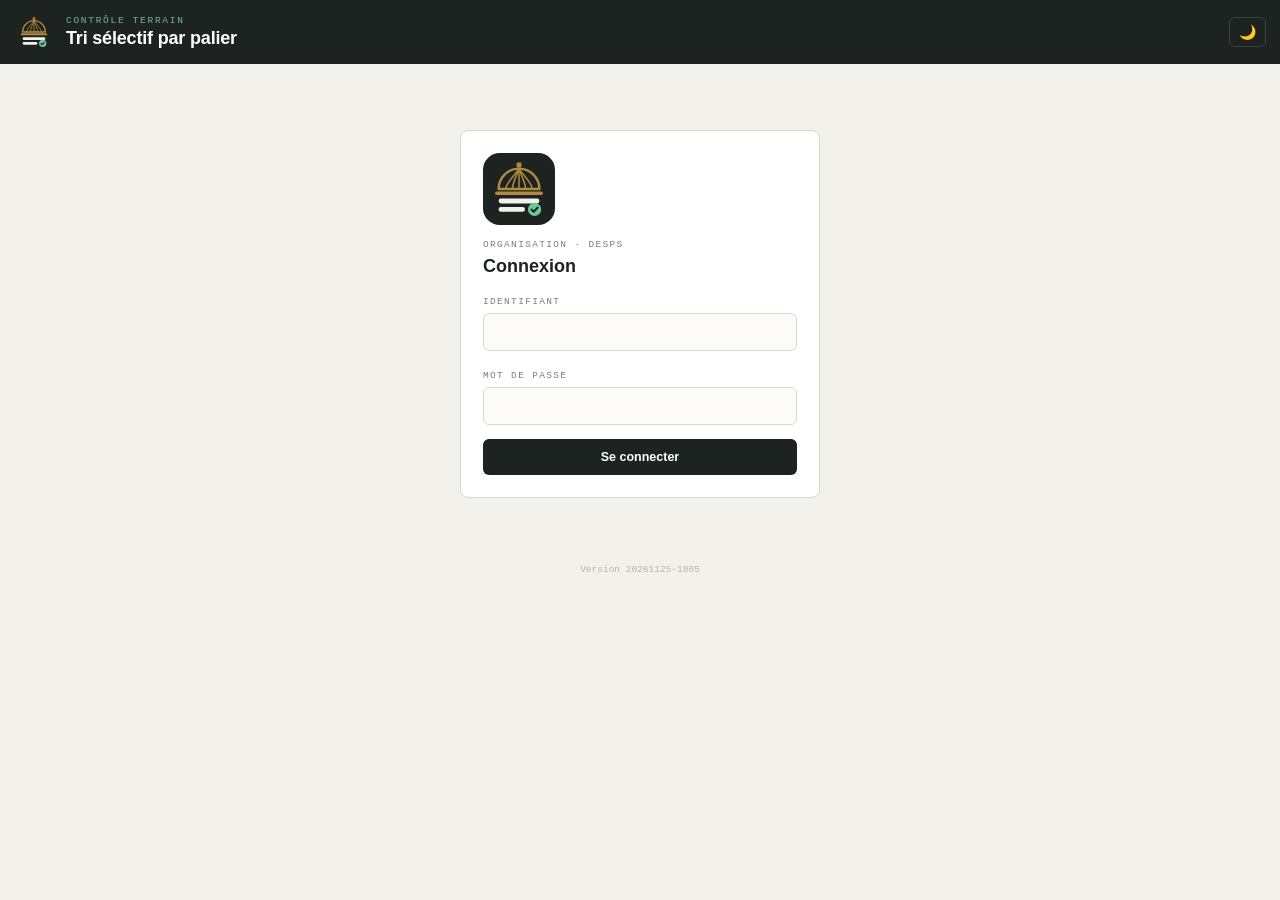
==== commit 6857b072: "Add files via upload" ====
--- a/index.html
+++ b/index.html
@@ -6,20 +6,20 @@
   <meta name="theme-color" content="#1C2321">
   <meta name="description" content="Contrôle du tri sélectif par magasin, palier, étage et type de déchet.">
   <title>Contrôle tri sélectif</title>
-  <link rel="icon" href="logo.svg?v=20261123-0115" type="image/svg+xml">
-  <link rel="icon" href="favicon-32.png?v=20261123-0115" sizes="32x32" type="image/png">
-  <link rel="apple-touch-icon" href="icone-180.png?v=20261123-0115">
-  <link rel="manifest" href="manifest.webmanifest?v=20261123-0115">
+  <link rel="icon" href="logo.svg?v=20261125-1805" type="image/svg+xml">
+  <link rel="icon" href="favicon-32.png?v=20261125-1805" sizes="32x32" type="image/png">
+  <link rel="apple-touch-icon" href="icone-180.png?v=20261125-1805">
+  <link rel="manifest" href="manifest.webmanifest?v=20261125-1805">
   <meta name="apple-mobile-web-app-title" content="Tri sélectif">
   <!-- Sécurité : le navigateur n'exécute que les fichiers de l'appli et ne contacte que Supabase -->
   <meta http-equiv="Content-Security-Policy" content="default-src 'self'; script-src 'self'; style-src 'self' 'unsafe-inline'; img-src 'self' data: blob:; connect-src 'self' https://*.supabase.co; frame-src 'self'; object-src 'none'; base-uri 'none'; form-action 'none'">
   <meta name="referrer" content="no-referrer">
-  <script src="theme.js?v=20261123-0115"></script>
-  <link rel="stylesheet" href="style.css?v=20261123-0115">
+  <script src="theme.js?v=20261125-1805"></script>
+  <link rel="stylesheet" href="style.css?v=20261125-1805">
 </head>
 <body>
   <header class="topbar">
-    <img class="topbar-logo" src="logo-marque.svg?v=20261123-0115" alt="" width="40" height="40">
+    <img class="topbar-logo" src="logo-marque.svg?v=20261125-1805" alt="" width="40" height="40">
     <div class="topbar-titles">
       <div class="eyebrow" id="hdr-eyebrow">Contrôle terrain</div>
       <h1 id="hdr-title">Tri sélectif par palier</h1>
@@ -38,11 +38,11 @@
 
   <div class="toast" id="toast" hidden></div>
   <div class="foot-links" id="foot-links"></div>
-  <div class="app-version">Version 20261123-0115</div>
+  <div class="app-version">Version 20261125-1805</div>
 
-  <script src="garde.js?v=20261123-0115"></script>
-  <script src="config.js?v=20261123-0115"></script>
-  <script src="xlsx-writer.js?v=20261123-0115"></script>
-  <script src="app.js?v=20261123-0115"></script>
+  <script src="garde.js?v=20261125-1805"></script>
+  <script src="config.js?v=20261125-1805"></script>
+  <script src="xlsx-writer.js?v=20261125-1805"></script>
+  <script src="app.js?v=20261125-1805"></script>
 </body>
 </html>
--- a/style.css
+++ b/style.css
@@ -570,3 +570,11 @@
 .dir-bloc { padding: 12px 14px; }
 .dir-bloc .row { align-items: center; gap: 10px; }
 .dir-bloc select { max-width: 100%; }
+
+/* Case « Accès GL4 » dans le formulaire des comptes */
+.acc-gl4 { display: flex; align-items: flex-end; }
+.acc-gl4 span { display: flex; align-items: center; gap: 8px; font-size: 13px; padding: 9px 0; text-transform: none; letter-spacing: 0; }
+.acc-gl4 input { width: 18px; height: 18px; margin: 0; }
+
+/* Précision sous le nom de l'étage (ex. « Pilier 711 » pour GL5 Gourmet) */
+.floor .floor-sub { display: block; font-family: var(--mono); font-size: 8.5px; color: var(--muted); white-space: nowrap; margin: 1px 0 2px; }
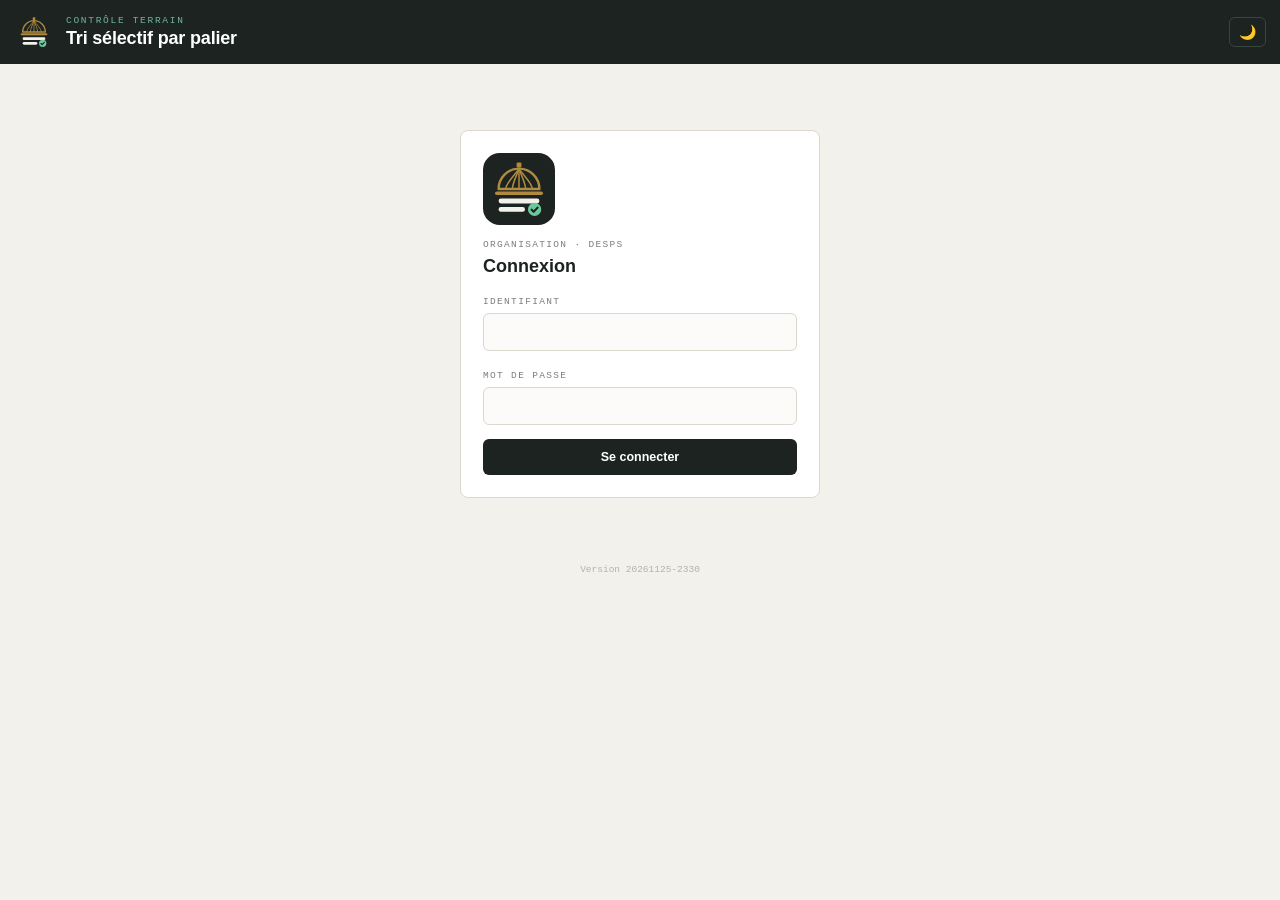
==== commit 4530a6c0: "Add files via upload" ====
--- a/index.html
+++ b/index.html
@@ -6,20 +6,20 @@
   <meta name="theme-color" content="#1C2321">
   <meta name="description" content="Contrôle du tri sélectif par magasin, palier, étage et type de déchet.">
   <title>Contrôle tri sélectif</title>
-  <link rel="icon" href="logo.svg?v=20261125-1805" type="image/svg+xml">
-  <link rel="icon" href="favicon-32.png?v=20261125-1805" sizes="32x32" type="image/png">
-  <link rel="apple-touch-icon" href="icone-180.png?v=20261125-1805">
-  <link rel="manifest" href="manifest.webmanifest?v=20261125-1805">
+  <link rel="icon" href="logo.svg?v=20261125-2330" type="image/svg+xml">
+  <link rel="icon" href="favicon-32.png?v=20261125-2330" sizes="32x32" type="image/png">
+  <link rel="apple-touch-icon" href="icone-180.png?v=20261125-2330">
+  <link rel="manifest" href="manifest.webmanifest?v=20261125-2330">
   <meta name="apple-mobile-web-app-title" content="Tri sélectif">
   <!-- Sécurité : le navigateur n'exécute que les fichiers de l'appli et ne contacte que Supabase -->
   <meta http-equiv="Content-Security-Policy" content="default-src 'self'; script-src 'self'; style-src 'self' 'unsafe-inline'; img-src 'self' data: blob:; connect-src 'self' https://*.supabase.co; frame-src 'self'; object-src 'none'; base-uri 'none'; form-action 'none'">
   <meta name="referrer" content="no-referrer">
-  <script src="theme.js?v=20261125-1805"></script>
-  <link rel="stylesheet" href="style.css?v=20261125-1805">
+  <script src="theme.js?v=20261125-2330"></script>
+  <link rel="stylesheet" href="style.css?v=20261125-2330">
 </head>
 <body>
   <header class="topbar">
-    <img class="topbar-logo" src="logo-marque.svg?v=20261125-1805" alt="" width="40" height="40">
+    <img class="topbar-logo" src="logo-marque.svg?v=20261125-2330" alt="" width="40" height="40">
     <div class="topbar-titles">
       <div class="eyebrow" id="hdr-eyebrow">Contrôle terrain</div>
       <h1 id="hdr-title">Tri sélectif par palier</h1>
@@ -38,11 +38,11 @@
 
   <div class="toast" id="toast" hidden></div>
   <div class="foot-links" id="foot-links"></div>
-  <div class="app-version">Version 20261125-1805</div>
+  <div class="app-version">Version 20261125-2330</div>
 
-  <script src="garde.js?v=20261125-1805"></script>
-  <script src="config.js?v=20261125-1805"></script>
-  <script src="xlsx-writer.js?v=20261125-1805"></script>
-  <script src="app.js?v=20261125-1805"></script>
+  <script src="garde.js?v=20261125-2330"></script>
+  <script src="config.js?v=20261125-2330"></script>
+  <script src="xlsx-writer.js?v=20261125-2330"></script>
+  <script src="app.js?v=20261125-2330"></script>
 </body>
 </html>
--- a/style.css
+++ b/style.css
@@ -578,3 +578,8 @@
 
 /* Précision sous le nom de l'étage (ex. « Pilier 711 » pour GL5 Gourmet) */
 .floor .floor-sub { display: block; font-family: var(--mono); font-size: 8.5px; color: var(--muted); white-space: nowrap; margin: 1px 0 2px; }
+
+/* Choix de l'organisation dans la supervision (DESPS / Samsic) */
+.org-switch { display: flex; gap: 6px; margin-top: 4px; }
+.org-switch .org-box { cursor: pointer; background: var(--card); color: var(--muted); font-family: inherit; }
+.org-switch .org-box.on { background: var(--sel); color: var(--ink); border-color: var(--ink); }
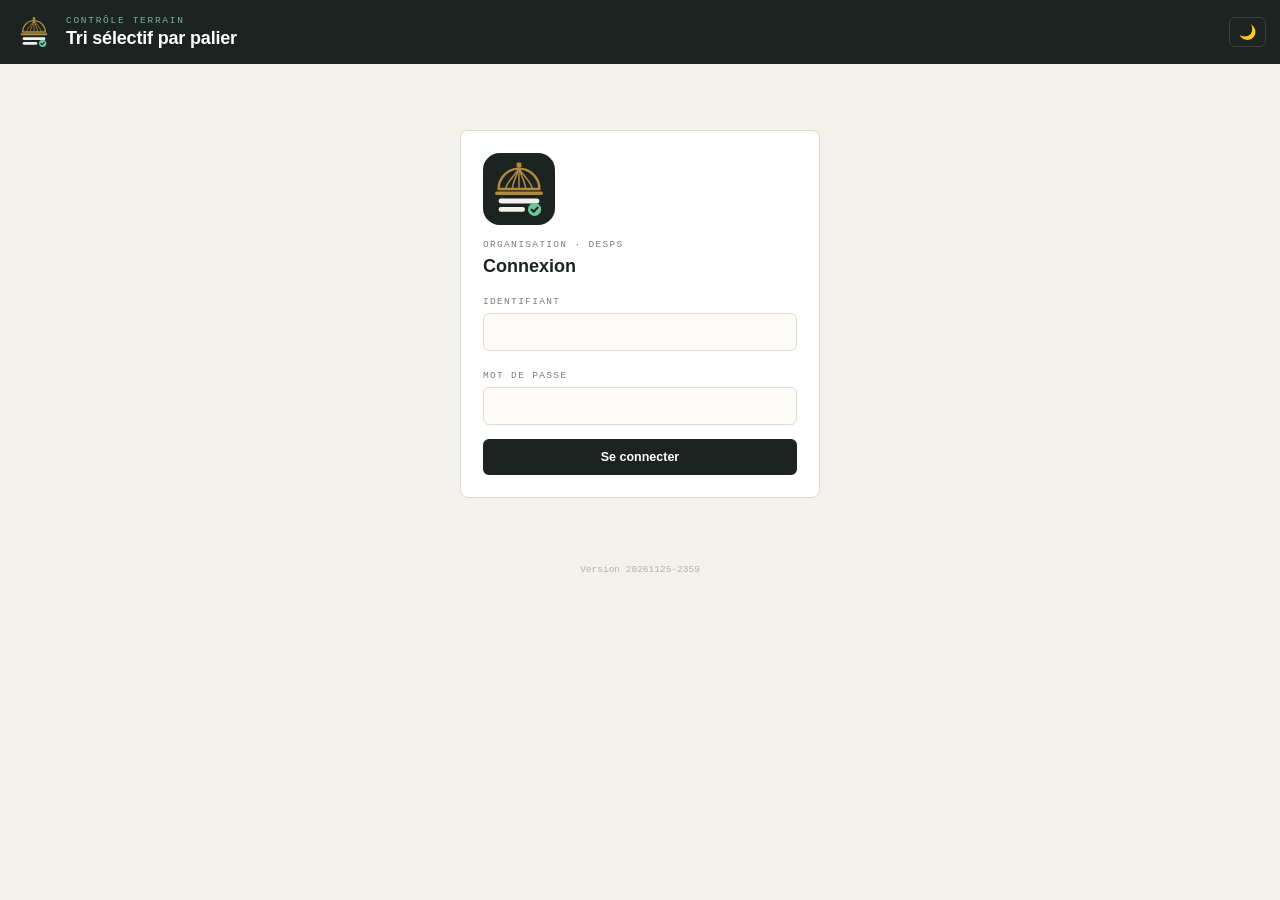
==== commit b1e7e9b0: "Add files via upload" ====
--- a/index.html
+++ b/index.html
@@ -6,20 +6,20 @@
   <meta name="theme-color" content="#1C2321">
   <meta name="description" content="Contrôle du tri sélectif par magasin, palier, étage et type de déchet.">
   <title>Contrôle tri sélectif</title>
-  <link rel="icon" href="logo.svg?v=20261125-2330" type="image/svg+xml">
-  <link rel="icon" href="favicon-32.png?v=20261125-2330" sizes="32x32" type="image/png">
-  <link rel="apple-touch-icon" href="icone-180.png?v=20261125-2330">
-  <link rel="manifest" href="manifest.webmanifest?v=20261125-2330">
+  <link rel="icon" href="logo.svg?v=20261125-2359" type="image/svg+xml">
+  <link rel="icon" href="favicon-32.png?v=20261125-2359" sizes="32x32" type="image/png">
+  <link rel="apple-touch-icon" href="icone-180.png?v=20261125-2359">
+  <link rel="manifest" href="manifest.webmanifest?v=20261125-2359">
   <meta name="apple-mobile-web-app-title" content="Tri sélectif">
   <!-- Sécurité : le navigateur n'exécute que les fichiers de l'appli et ne contacte que Supabase -->
   <meta http-equiv="Content-Security-Policy" content="default-src 'self'; script-src 'self'; style-src 'self' 'unsafe-inline'; img-src 'self' data: blob:; connect-src 'self' https://*.supabase.co; frame-src 'self'; object-src 'none'; base-uri 'none'; form-action 'none'">
   <meta name="referrer" content="no-referrer">
-  <script src="theme.js?v=20261125-2330"></script>
-  <link rel="stylesheet" href="style.css?v=20261125-2330">
+  <script src="theme.js?v=20261125-2359"></script>
+  <link rel="stylesheet" href="style.css?v=20261125-2359">
 </head>
 <body>
   <header class="topbar">
-    <img class="topbar-logo" src="logo-marque.svg?v=20261125-2330" alt="" width="40" height="40">
+    <img class="topbar-logo" src="logo-marque.svg?v=20261125-2359" alt="" width="40" height="40">
     <div class="topbar-titles">
       <div class="eyebrow" id="hdr-eyebrow">Contrôle terrain</div>
       <h1 id="hdr-title">Tri sélectif par palier</h1>
@@ -38,11 +38,11 @@
 
   <div class="toast" id="toast" hidden></div>
   <div class="foot-links" id="foot-links"></div>
-  <div class="app-version">Version 20261125-2330</div>
+  <div class="app-version">Version 20261125-2359</div>
 
-  <script src="garde.js?v=20261125-2330"></script>
-  <script src="config.js?v=20261125-2330"></script>
-  <script src="xlsx-writer.js?v=20261125-2330"></script>
-  <script src="app.js?v=20261125-2330"></script>
+  <script src="garde.js?v=20261125-2359"></script>
+  <script src="config.js?v=20261125-2359"></script>
+  <script src="xlsx-writer.js?v=20261125-2359"></script>
+  <script src="app.js?v=20261125-2359"></script>
 </body>
 </html>
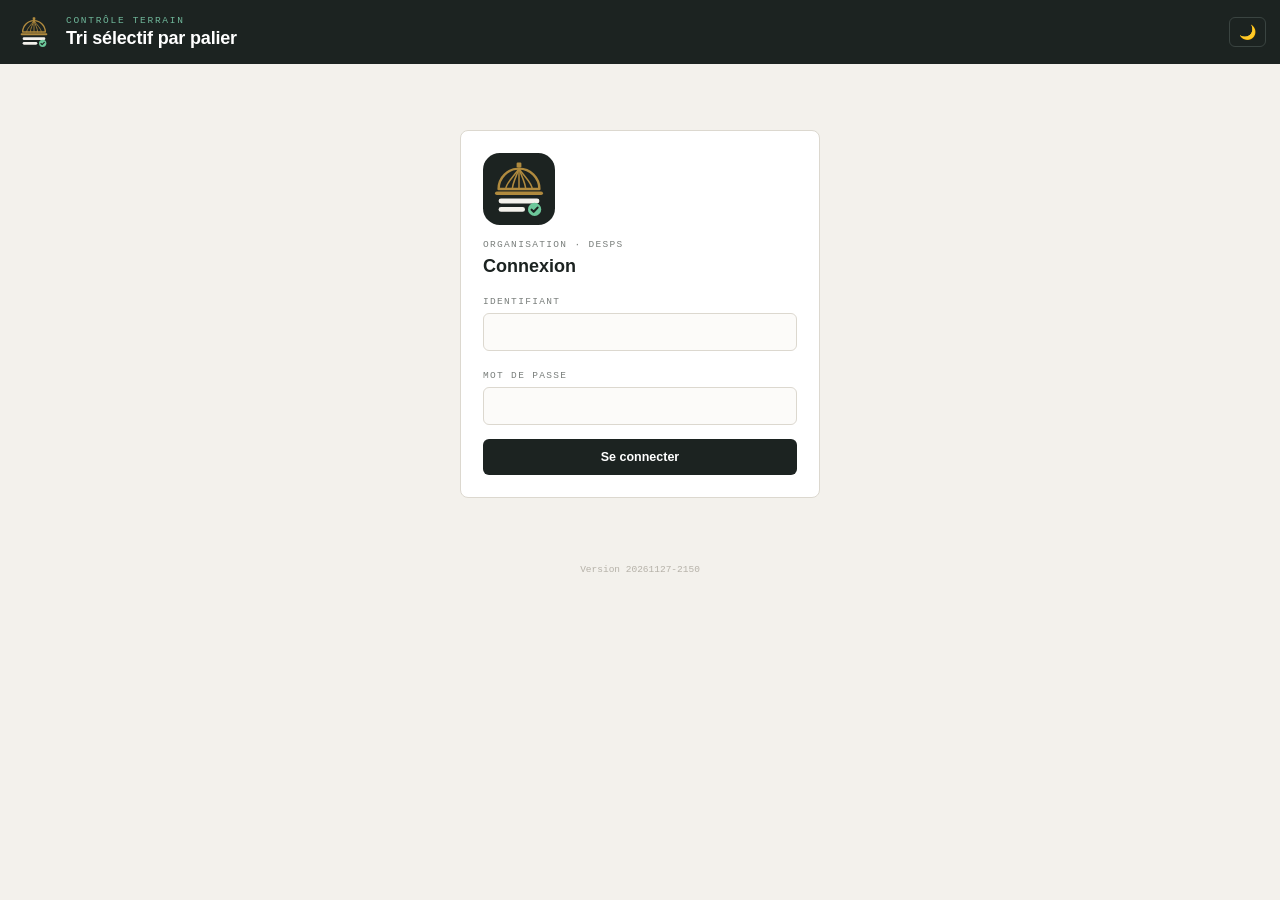
==== commit 033f88ca: "Add files via upload" ====
--- a/index.html
+++ b/index.html
@@ -6,20 +6,20 @@
   <meta name="theme-color" content="#1C2321">
   <meta name="description" content="Contrôle du tri sélectif par magasin, palier, étage et type de déchet.">
   <title>Contrôle tri sélectif</title>
-  <link rel="icon" href="logo.svg?v=20261125-2359" type="image/svg+xml">
-  <link rel="icon" href="favicon-32.png?v=20261125-2359" sizes="32x32" type="image/png">
-  <link rel="apple-touch-icon" href="icone-180.png?v=20261125-2359">
-  <link rel="manifest" href="manifest.webmanifest?v=20261125-2359">
+  <link rel="icon" href="logo.svg?v=20261127-2150" type="image/svg+xml">
+  <link rel="icon" href="favicon-32.png?v=20261127-2150" sizes="32x32" type="image/png">
+  <link rel="apple-touch-icon" href="icone-180.png?v=20261127-2150">
+  <link rel="manifest" href="manifest.webmanifest?v=20261127-2150">
   <meta name="apple-mobile-web-app-title" content="Tri sélectif">
   <!-- Sécurité : le navigateur n'exécute que les fichiers de l'appli et ne contacte que Supabase -->
   <meta http-equiv="Content-Security-Policy" content="default-src 'self'; script-src 'self'; style-src 'self' 'unsafe-inline'; img-src 'self' data: blob:; connect-src 'self' https://*.supabase.co; frame-src 'self'; object-src 'none'; base-uri 'none'; form-action 'none'">
   <meta name="referrer" content="no-referrer">
-  <script src="theme.js?v=20261125-2359"></script>
-  <link rel="stylesheet" href="style.css?v=20261125-2359">
+  <script src="theme.js?v=20261127-2150"></script>
+  <link rel="stylesheet" href="style.css?v=20261127-2150">
 </head>
 <body>
   <header class="topbar">
-    <img class="topbar-logo" src="logo-marque.svg?v=20261125-2359" alt="" width="40" height="40">
+    <img class="topbar-logo" src="logo-marque.svg?v=20261127-2150" alt="" width="40" height="40">
     <div class="topbar-titles">
       <div class="eyebrow" id="hdr-eyebrow">Contrôle terrain</div>
       <h1 id="hdr-title">Tri sélectif par palier</h1>
@@ -38,11 +38,11 @@
 
   <div class="toast" id="toast" hidden></div>
   <div class="foot-links" id="foot-links"></div>
-  <div class="app-version">Version 20261125-2359</div>
+  <div class="app-version">Version 20261127-2150</div>
 
-  <script src="garde.js?v=20261125-2359"></script>
-  <script src="config.js?v=20261125-2359"></script>
-  <script src="xlsx-writer.js?v=20261125-2359"></script>
-  <script src="app.js?v=20261125-2359"></script>
+  <script src="garde.js?v=20261127-2150"></script>
+  <script src="config.js?v=20261127-2150"></script>
+  <script src="xlsx-writer.js?v=20261127-2150"></script>
+  <script src="app.js?v=20261127-2150"></script>
 </body>
 </html>
